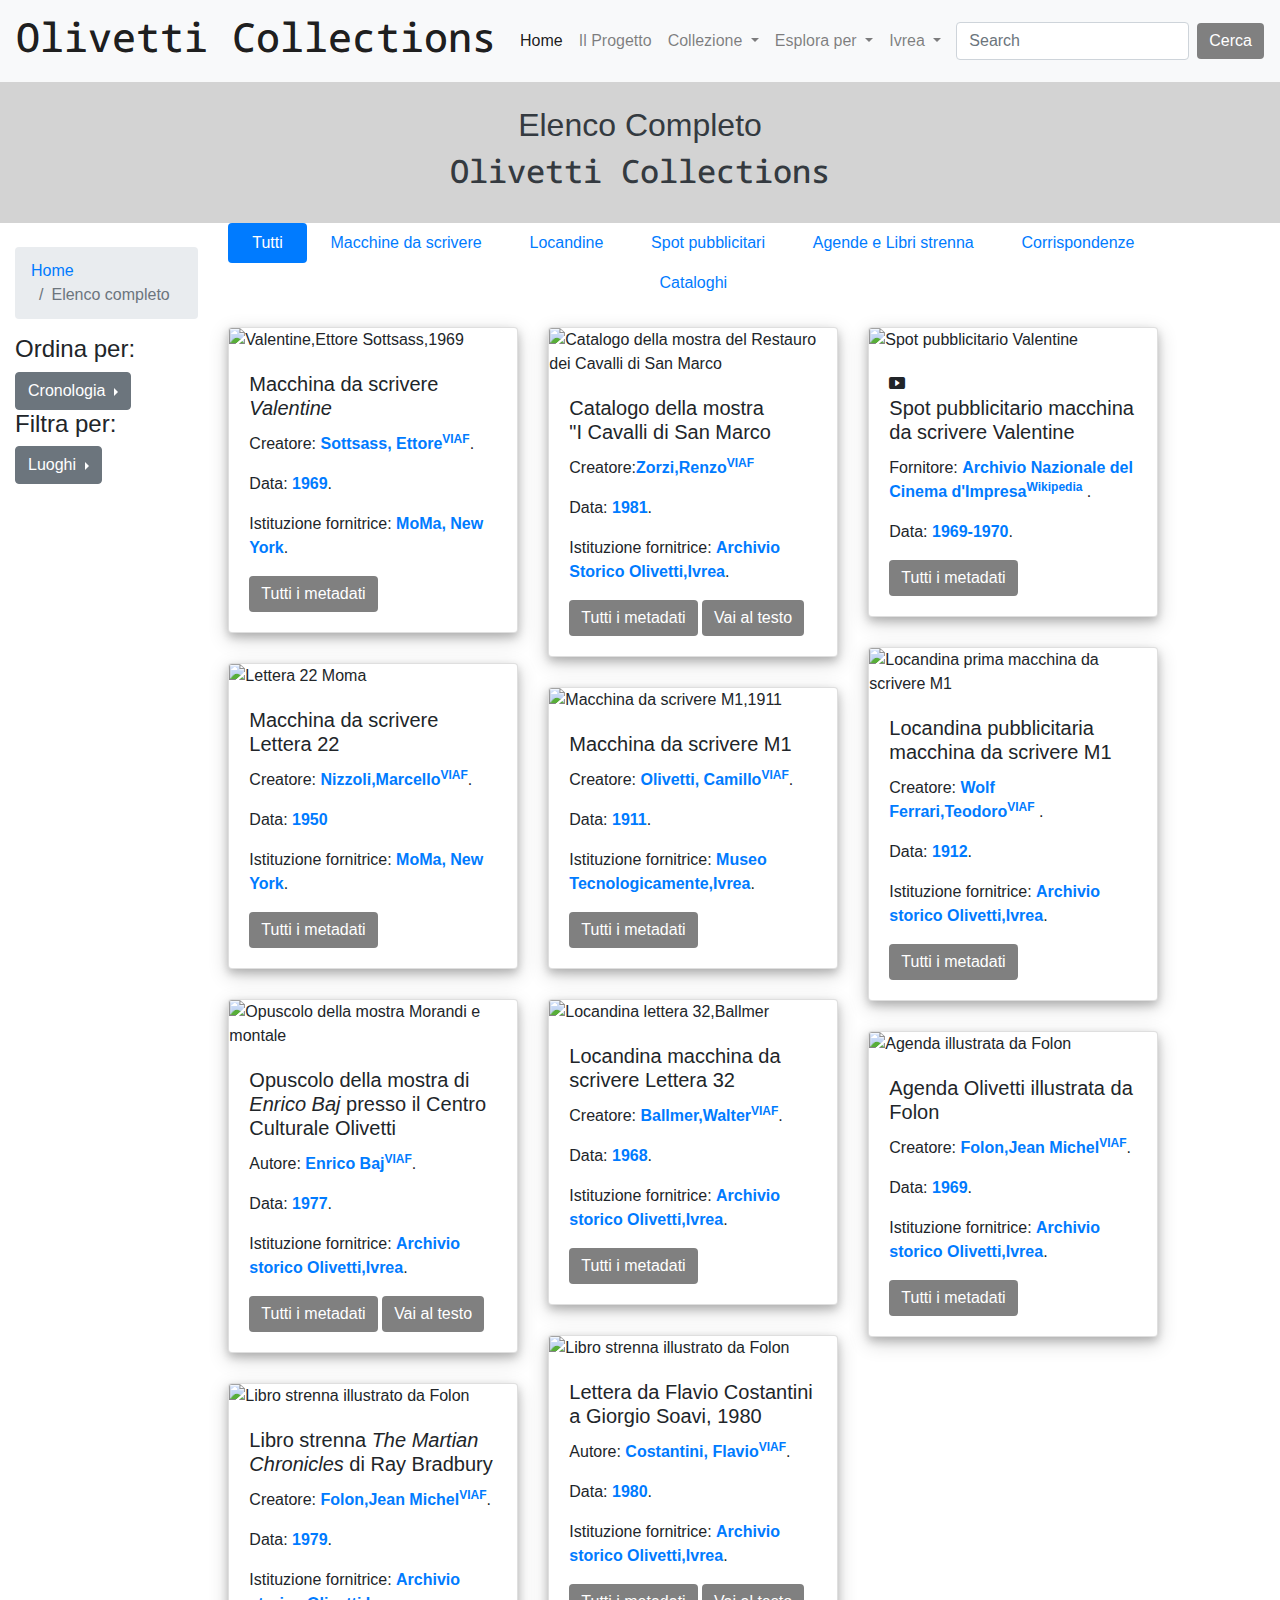
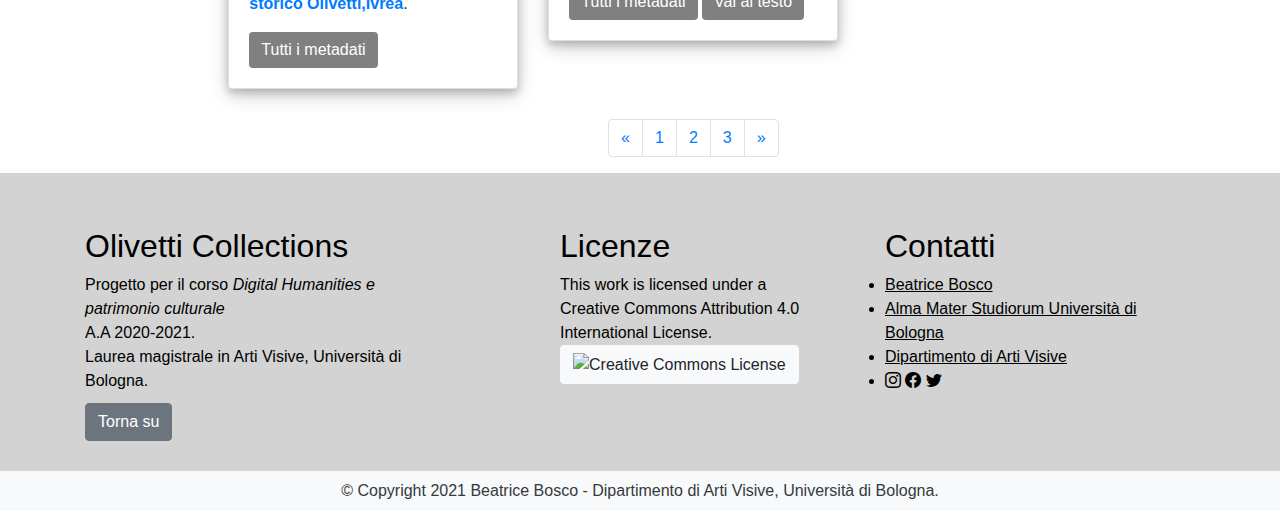
==== collezione/collezione.html @ cbcc2b89 "Add files via upload" ====
<!DOCTYPE html>
<html lang="it">
	<head>
		
		<!-- charset-->
		<meta charset="utf-8">
		<!--viewport-->
		<meta name="viewport" content="width=device-width, initial-scale=1, shrink-to-fit=no">


		<!--Bootstrap CSS-->
		<link rel="stylesheet" type="text/css" href="../bootstrap/css/bootstrap.min.css">
		<!--CSS--> 
		<link rel="stylesheet" type="text/css" href="stile-collezione.css">
		
		<!-- bootstrap icons -->
		<link rel="stylesheet" href="https://cdn.jsdelivr.net/npm/bootstrap-icons@1.4.0/font/bootstrap-icons.css">


		<!--link font-->
		<link rel="preconnect" href="https://fonts.googleapis.com">
		<link rel="preconnect" href="https://fonts.gstatic.com" crossorigin>
		<link href="https://fonts.googleapis.com/css2?family=Noto+Sans+Mono:wght@200&display=swap" rel="stylesheet">

		<title>Olivetti Collections</title>

	</head>

	<body>
		<header>
			<!--NAVBAR-->
			<nav class="navbar navbar-expand-lg navbar-light bg-light">

				<a class="navbar-brand" href="#" id="navbar"><h1 class="title-nav">Olivetti Collections</h1></a>

				<button class="navbar-toggler" type="button" data-toggle="collapse" data-target="#navbarSupportedContent" aria-controls="navbarSupportedContent" aria-expanded="false" aria-label="Toggle navigation">
					<span class="navbar-toggler-icon"></span>
				</button>


				<div class="collapse navbar-collapse" id="navbarSupportedContent">
					<ul class="navbar-nav mr-auto">

						<li class="nav-item active">
							<a class="nav-link" href="../index.html" title="home">Home <span class="sr-only">(current)</span></a>
						</li>

						<li class="nav-item">
							<a class="nav-link" href="../index.html">Il Progetto</a>
						</li>

						<li class="nav-item dropdown">

							<a class="nav-link dropdown-toggle" href="#" id="navbarDropdown" role="button" data-toggle="dropdown" aria-haspopup="true" aria-expanded="false">
								Collezione
							</a>

							
								<ul class="dropdown-menu" aria-labelledby="navbarDropdown">
									<li><a class="dropdown-item" href="../collezione/collezione.html" title="Elenco completo">Elenco completo</a></li>
									<li><hr class="dropdown-divider"></li>
									<li><a class="dropdown-item" href="#">Macchine da scrivere e altri prodotti</a></li>
									<li><a class="dropdown-item" href="#">Locandine</a></li>
									<li><a class="dropdown-item" href="#">Spot pubblicitari</a></li>
									<li><a class="dropdown-item" href="#">Libri strenna e agende</a></li>
									<hr>
									<li><a class="dropdown-item" href="#">Cataloghi</a></li>
									<li><a class="dropdown-item" href="#">Corrispondenze</a></li>
									
								</ul>
								

						</li>


						<li class="nav-item dropdown">

								<a class="nav-link dropdown-toggle" href="#" id="navbarDropdown" role="button" data-toggle="dropdown" aria-haspopup="true" aria-expanded="false">
									Esplora per
								</a>

								<div class="dropdown-menu" aria-labelledby="navbarDropdown">
									<a class="dropdown-item" href="#" title="Elenco completo">Macchine da scrivere</a>
									<a class="dropdown-item" href="#">Protagonisti</a>
									<a class="dropdown-item" href="#">Timeline</a>
								</div>

						</li>



						<li class="nav-item dropdown">

								<a class="nav-link dropdown-toggle" href="" id="navbarDropdown" role="button" data-toggle="dropdown" aria-haspopup="true" aria-expanded="false">
									Ivrea 
								</a>

								 
								<ul class="dropdown-menu" aria-labelledby="navbarDropdown">
									<li><a class="dropdown-item" href="https://uploads.knightlab.com/storymapjs/d667c92543c5362dacf65278661ea97b/ivrea-1/index.html" title="Esplora la Storymap dei luoghi">Esplora la Storymap</a></li>
								</ul>
						</li>


					</ul>


						<form class="form-inline my-2 my-lg-0" id="searchForm">
							<input class="form-control mr-sm-2" type="search" placeholder="Search" aria-label="Search">
							<button class="btn btn-outline-success my-2 my-sm-0" id="searchButton" type="submit">Cerca</button>
						</form>

				</div>

			</nav>



		</header>	


		<!-- main -->
		<main>

			<section class="container-fluid">
				<div class="row titolo-pagina">
					<div class="col md-12 pb-4 pt-4">
						<h2 class="text-dark text-center">Elenco Completo</h2>
						<h2 class="text-dark text-center title-page">Olivetti Collections</h2>

					</div>
				</div>


					
				<div class="row"> <!--row totale-->

					<!--SIDEBAR SX--> 
					<div class="col-md-2 col-sm-2 col-xs-12 mt-4">
						<aside>
								<!--Breadcrumbs-->
								<nav style="--bs-breadcrumb-divider: url(&#34;data:image/svg+xml,%3Csvg xmlns='http://www.w3.org/2000/svg' width='8' height='8'%3E%3Cpath d='M2.5 0L1 1.5 3.5 4 1 6.5 2.5 8l4-4-4-4z' fill='currentColor'/%3E%3C/svg%3E&#34;);" aria-label="breadcrumb">
									<ol class="breadcrumb">
										<li class="breadcrumb-item"><a href="../index.html">Home</a></li>
										<li class="breadcrumb-item active" aria-current="page">Elenco completo</li>
									

									</ol>
								</nav>	

								<!--FILTRI-->

								<div class="checkbox-container">
									<h4>Ordina per:</h4>
									<div class="btn-group dropright">
									    <button class="btn btn-secondary dropdown-toggle" id="luoghiDropdown" data-toggle="dropdown" aria-expanded="false">
											Cronologia
										</button>
									    <ul class="dropdown-menu" aria-labelledby="luoghiDropdown">
									    <!-- Dropdown menu links -->
										    <li><a class="dropdown-item" href="#">Dal più recente</a></li>
										    <li><a class="dropdown-item" href="#">Dal meno recente</a></li>
									    </ul>
									</div>


									<h4>Filtra per:</h4>
									<div class="btn-group dropright">
									    <button class="btn btn-secondary dropdown-toggle" id="luoghiDropdown" data-toggle="dropdown" aria-expanded="false">
											Luoghi
										</button>
									    <ul class="dropdown-menu" aria-labelledby="luoghiDropdown">
									    <!-- Dropdown menu links -->
										    <li><a class="dropdown-item" href="#">Archivio storico Olivetti,Ivrea.</a></li>
										    <li><a class="dropdown-item" href="#">MoMa, New York</a></li>
										    <li><a class="dropdown-item" href="#">Archivio nazionale cinema d'impresa,Ivrea</a></li>
										    <li><a class="dropdown-item" href="#">Museo Tecnologicamente,Ivrea</a></li>

									    </ul>
									</div>
								</div>


						</aside>	

					</div>






					<div class="col-md-9 col-sm-9 col-xs-12"><!--col TAB+ITEMS-->
							
							<!--TAB-->
							<div class="row">
								<div class="col-md-12">
									<ul class="nav nav-pills nav-fill">
										<li class="nav-item">
											<a class="nav-link active" aria-current="page" href="#">Tutti</a>
										</li>
										<li class="nav-item">
											<a class="nav-link" href="#">Macchine da scrivere </a>
										</li>
										<li class="nav-item">
											<a class="nav-link" href="#">Locandine</a>
										</li>
										<li class="nav-item">
											<a class="nav-link" href="#">Spot pubblicitari</a>
										</li>
										<li class="nav-item">
											<a class="nav-link" href="#">Agende e Libri strenna</a>
										</li>
										<li class="nav-item">
											<a class="nav-link" href="#">Corrispondenze</a>
										</li>
										<li class="nav-item">
											<a class="nav-link" href="#">Cataloghi</a>
										</li>
									</ul>
								</div>
							</div>


							<!--ITEMS-->
							<!-- row delle card -->
							<div class="row">

								<!-- ITEM 1 -->
								<div class="col-md-4 mt-4">
									<div class="card card-items">
										<img src="../img/img-items/olivetti-valentine.jpeg" class="card-img-top" alt="Valentine,Ettore Sottsass,1969">
										<div class="card-body">
											<h5 class="card-title">Macchina da scrivere <em>Valentine</em></h5>
											<p class="card-text">Creatore: <b><a href="https://viaf.org/viaf/93197959/"
												 title="Identificativo VIAF di Sottsass, Ettore">Sottsass,
												Ettore<sup>VIAF</sup></a></b>.</p>
											<p class="card-text">Data: <b><a href="#" title="1969">1969</a></b>.</p>
											<p class="card-text">Istituzione fornitrice: <b><a
													href="https://www.moma.org/"
													
													title="Pagina del MoMa,New York">MoMa, New York</a></b>.</p>
											<a href="../item/item.html" class="btn btn-primary">Tutti i metadati</a>
										</div>
									</div>

									<!-- ITEM 4 -->
									<div class="card card-items">
										<img src="../img/img-items/lettera22-moma.jpeg" class="card-img-top" alt="Lettera 22 Moma">
										<div class="card-body">
											<h5 class="card-title">Macchina da scrivere Lettera 22</h5>
											<p class="card-text">Creatore: <b><a href="https://viaf.org/viaf/30483196/"
												 title="Identificativo VIAF di Nizzoli, Marcello">Nizzoli,Marcello<sup>VIAF</sup></a></b>.</p>
											<p class="card-text">Data: <b><a href="#" title="1950">1950</a></b></p>
											<p class="card-text">Istituzione fornitrice: <b><a
													href="https://www.moma.org/"
													
													title="Pagina del MoMa, New Yotk">MoMa, New York</a></b>.</p>
											<a href="#" class="btn btn-primary">Tutti i metadati</a>
										</div>
									</div>

									<!--ITEM 7-->
									<div class="card card-items">
										<img src="../img/img-items/Enricobaj.jpeg" class="card-img-top" alt="Opuscolo della mostra Morandi e montale">
										<div class="card-body">
											<h5 class="card-title">Opuscolo della mostra di <em>Enrico Baj</em> presso il Centro Culturale Olivetti</h5>
											<!--<p class="card-text">Creatore: <b><a href="https://viaf.org/viaf/30311644/"
												target="_blank" title="Identificativo VIAF di Vela, Vincenzo">Vela,
												Vincenzo<sup>VIAF</sup></a></b>.</p>-->
											<p class="card-text">Autore: <b><a href="https://viaf.org/viaf/6887/" title="Enrico Baj">Enrico Baj<sup>VIAF</sup></a></b>.</p>
											<p class="card-text">Data: <b><a href="#" title="1987">1977</a></b>.</p>
											<p class="card-text">Istituzione fornitrice: <b><a
													href="https://www.archiviostoricolivetti.it/"
													
													title="Sito web Archivio storico olivetti">Archivio storico Olivetti,Ivrea</a></b>.</p>
											<a href="#" class="btn btn-primary">Tutti i metadati</a>
											<a href="#" class="btn btn-primary">Vai al testo</a>
										</div>
									</div>

									<!--ITEM 10-->

									<div class="card card-items">
										<img src="../img/img-items/The-martian-chronicles-folon.jpeg" class="card-img-top" alt="Libro strenna illustrato da Folon">
										<div class="card-body">
											<h5 class="card-title">Libro strenna <em>The Martian Chronicles</em> di Ray Bradbury</h5>
											<p class="card-text">Creatore: <b><a href="https://viaf.org/viaf/59082496/"
												 title="Identificativo VIAF di Folon,Jean Michel">Folon,Jean Michel<sup>VIAF</sup></a></b>.</p>
											<p class="card-text">Data: <b><a href="#" title="1979">1979</a></b>.</p>
											<p class="card-text">Istituzione fornitrice: <b><a
													href="https://www.archiviostoricolivetti.it/"
													
													title="Sito web Archivio storico olivetti">Archivio storico Olivetti,Ivrea</a></b>.</p>
											<a href="#" class="btn btn-primary">Tutti i metadati</a>
											<!--<a href="#" class="btn btn-primary">Vai al testo</a>-->
										</div>
									</div>

								</div>  <!-- CHIUDE PRIMA COLONNA -->

								
								<div class="col-md-4 mt-4"><!--APRE SECONDA COLONNA-->
									
									<!--ITEM 2-->
									<div class="card card-items">
										<img src="../img/img-items/i-cavalli-sanmarco.jpeg" class="card-img-top" alt="Catalogo della mostra del Restauro dei Cavalli di San Marco">
										<div class="card-body">
											<h5 class="card-title">Catalogo della mostra<br> "I Cavalli di San Marco</h5>
											<p class="card-text">Creatore:<b><a href="https://viaf.org/viaf/73887479/"
												 title="Identificativo VIAF di Zorzi Renzo">Zorzi,Renzo<sup>VIAF</sup></a></b></p>
											<p class="card-text">Data: <b><a href="#" title="1981">1981</a></b>.</p>
											<p class="card-text">Istituzione fornitrice: <b><a
													href="https://www.archiviostoricolivetti.it/"
													
													title="Pagina dell'Archivio storico Olivetti,Ivrea">Archivio Storico Olivetti,Ivrea<sup></sup></a></b>.</p>
											<a href="#" class="btn btn-primary">Tutti i metadati</a>
											<a href="#" class="btn btn-primary">Vai al testo</a>
										</div>
									</div>

									<!--ITEM 5-->
									<div class="card card-items">
										<img src="../img/img-items/M11-camillo-tecnologicamente.jpeg" class="card-img-top" alt="Macchina da scrivere M1,1911">
										<div class="card-body">
											<h5 class="card-title">Macchina da scrivere M1</h5>
											<p class="card-text">Creatore: <b><a href="https://viaf.org/viaf/45397376/"
												title="Identificativo VIAF di Olivetti Camillo">Olivetti,
												Camillo<sup>VIAF</sup></a></b>.</p>
											<p class="card-text">Data: <b><a href="#" title="1911">1911</a></b>.</p>
											<p class="card-text">Istituzione fornitrice: <b><a
													href="http://www.museotecnologicamente.it/"
													
													title="Sito web museo Tecnologicamente">Museo Tecnologicamente,Ivrea</a></b>.</p>
											<a href="#" class="btn btn-primary">Tutti i metadati</a>
										</div>
									</div>

									<!--ITEM 8-->
									<div class="card card-items">
										<img src="../img/img-items/Ballmer-poster-lettera32.jpeg" class="card-img-top" alt="Locandina lettera 32,Ballmer">
										<div class="card-body">
											<h5 class="card-title">Locandina macchina da scrivere Lettera 32</h5>
											<p class="card-text">Creatore: <b><a href="https://viaf.org/viaf/88166430/"
												 title="">Ballmer,Walter<sup>VIAF</sup></a></b>.</p>
											<p class="card-text">Data: <b><a href="#" title="1968">1968</a></b>.</p>
											<p class="card-text">Istituzione fornitrice: <b><a
													href="https://www.archiviostoricolivetti.it/"
													
													title="Sito web Archivio storico olivetti">Archivio storico Olivetti,Ivrea</a></b>.</p>
											<a href="#" class="btn btn-primary">Tutti i metadati</a>
										</div>
									</div>
									
									<!--ITEM 11-->
									<div class="card card-items item-costantini">
										<img src="../img/img-items/lettera-sample.jpeg" class="card-img-top" alt="Libro strenna illustrato da Folon">
										<div class="card-body">
											<h5 class="card-title"> Lettera da Flavio Costantini a Giorgio Soavi, 1980</h5>
											<p class="card-text">Autore: <b><a href="https://viaf.org/viaf/32794517/"
												title="Identificativo VIAF di Costantini Flavio">Costantini, Flavio<sup>VIAF</sup></a></b>.</p>
											<p class="card-text">Data: <b><a href="#" title="1980">1980</a></b>.</p>
											<p class="card-text">Istituzione fornitrice: <b><a
													href="https://www.archiviostoricolivetti.it/"
													
													title="Sito web Archivio storico olivetti">Archivio storico Olivetti,Ivrea</a></b>.</p>
											<a href="#" class="btn btn-primary">Tutti i metadati</a>
											<a href="../TEI-t.xml" class="btn btn-primary">Vai al testo</a>
										</div>
									</div>

								</div> <!--CHIUDE SECONDA COLONNA-->

								<div class="col-md-4 mt-4"><!--APRE TERZA COLONNA-->

									<!--ITEM 3-->
									<div class="card card-items">
										<img src="../img/img-items/video.jpeg" class="card-img-top" alt="Spot pubblicitario Valentine">
										<div class="card-body">
											<i class="bi bi-play-btn-fill"></i>
											<h5 class="card-title">Spot pubblicitario macchina da scrivere Valentine</h5>
											<p class="card-text">Fornitore: <a href="https://it.wikipedia.org/wiki/Archivio_nazionale_cinema_d%27impresa"><b>Archivio Nazionale del Cinema d'Impresa<sup>Wikipedia</sup> </b></a>.</p>
											<p class="card-text"> Data: <b><a href="#" title="1969-1970">1969-1970</a></b>.</p>
											<!--<p class="card-text">Istituzione fornitrice: <b><a
													href="https://it.wikipedia.org/wiki/Archivio_nazionale_cinema_d%27impresa"
													
													title="Pagina Wikipedia Archivio nazionale cinema d'impresa,Ivrea">Archivio Nazionale cinema d'impresa,Ivrea<sup>Wikipedia</sup></a></b>.</p>-->
											<a href="#" class="btn btn-primary">Tutti i metadati</a>
										</div>
									</div>

									<!--ITEM 6-->
									<div class="card card-items">
										<img src="../img/img-items/Locandina-dante.jpeg" class="card-img-top" alt="Locandina prima macchina da scrivere M1">
										<div class="card-body">
											<h5 class="card-title">Locandina pubblicitaria macchina da scrivere M1</h5>
											<p class="card-text">Creatore: <b><a href="https://viaf.org/viaf/30643198/"
												 title="">Wolf Ferrari,Teodoro<sup>VIAF</sup>
												</a></b>.</p>
											<p class="card-text">Data: <b><a href="#" title="1912">1912</a></b>.</p>
											<p class="card-text">Istituzione fornitrice: <b><a
													href="https://www.archiviostoricolivetti.it/"
													
													title="Sito web archivio storico olivetti">Archivio storico Olivetti,Ivrea</a></b>.</p>
											<a href="#" class="btn btn-primary">Tutti i metadati</a>
										</div>
									</div>

									<!--ITEM 9-->
									<div class="card card-items">
										<img src="../img/img-items/Folon-agenda.jpeg" class="card-img-top" alt="Agenda illustrata da Folon ">
										<div class="card-body">
											<h5 class="card-title">Agenda Olivetti illustrata da Folon</h5>
											<p class="card-text">Creatore: <b><a href="https://viaf.org/viaf/59082496/"
												 title="Identificativo VIAF Folon,Jean Michel">Folon,Jean Michel<sup>VIAF</sup></a></b>.</p>
											<p class="card-text">Data: <b><a href="#" title="1969">1969</a></b>.</p>
											<p class="card-text">Istituzione fornitrice: <b><a
													href="https://www.archiviostoricolivetti.it/"
													
													title="Sito web Archivio storico olivetti">Archivio storico Olivetti,Ivrea</a></b>.</p>
											<a href="#" class="btn btn-primary">Tutti i metadati</a>
										</div>
									</div>
								</div> <!-- CHIUDE TERZA COLONNA -->

							</div> <!-- CHIUDE ROW ITEMS -->

							<!--pagination-->
							<nav aria-label="Page navigation example">
								<ul class="pagination justify-content-center">
								    <li class="page-item">
								      <a class="page-link" href="#" aria-label="Previous">
								        <span aria-hidden="true">&laquo;</span>
								      </a>
								    </li>
								    <li class="page-item"><a class="page-link" href="#">1</a></li>
								    <li class="page-item"><a class="page-link" href="#">2</a></li>
								    <li class="page-item"><a class="page-link" href="#">3</a></li>
								    <li class="page-item">
								      <a class="page-link" href="#" aria-label="Next">
								        <span aria-hidden="true">&raquo;</span>
								      </a>
								    </li>
								 </ul>
							</nav>

					</div> <!-- CHIUDE COLONNA TAB+ITEMS -->
				</div>

					
			</section>
		</main>

		<!--footer-->

		<footer>
			<div class="container">
				<div class="row">
					<div class="col-md-4 mt-4">
						<h2>Olivetti Collections</h2>
						Progetto per il corso <em>Digital Humanities e patrimonio culturale</em> <br>
						A.A 2020-2021. <br>Laurea magistrale in Arti Visive, Università di <br>Bologna.<br>
						<a href="#navbar"><button type="button" class="btn btn-secondary" id="btn-footer">Torna su</button></a>

					</div>	

					<div class="col-md-1"></div>
					
					<div class="col-md-3 mt-4">
						
						<h2>Licenze</h2>
						This work is licensed under a Creative Commons Attribution 4.0 International License. 
						<a href="http://creativecommons.org/licenses/by/4.0/" class="btn btn-light" target="_blank"
	                    title="Licenza Creative Commons CC BY 4.0">
	                    <img alt="Creative Commons License" style="border-width:0; width: 60px;"
	                    src="https://i.creativecommons.org/l/by/4.0/88x31.png" /> </a>

	    
					</div>


					<div class="col-md-4 mt-4">
					<ul>
						<h2>Contatti</h2>
						<li><a href="#" class="link-f">Beatrice Bosco</a></li>
						<li><a href="https://www.unibo.it/it" class="link-f">Alma Mater Studiorum Università di Bologna</a></li>
						<li><a href="https://corsi.unibo.it/magistrale/artivisive" class="link-f">Dipartimento di Arti Visive</a></li>
						<li><i class="bi bi-instagram"></i> <i class="bi bi-facebook"> </i><i class="bi bi-twitter"></i></li>
					</ul>
					</div>
						
				</div>
			</div>

			<div class="container-fluid bg-light">
            	<p class="text-center text-dark mb-0 p-2">&copy; Copyright 2021 Beatrice Bosco - Dipartimento di Arti Visive, Università di Bologna.</p>
        	</div>
		</footer>




		<!--JS-->
		<script src="https://code.jquery.com/jquery-3.6.0.slim.min.js"
				integrity="sha256-u7e5khyithlIdTpu22PHhENmPcRdFiHRjhAuHcs05RI=" crossorigin="anonymous"></script>
				<!-- bootstrap js -->
		<script src="../bootstrap/js/bootstrap.bundle.min.js"></script>




	</body>
</html>
---- collezione/stile-collezione.css ----
/* google fonts */
@import @import url('https://fonts.googleapis.com/css2?family=Noto+Sans+Mono:wght@200&display=swap');

/*TITOLO*/
.title-nav{
  font-family: 'Noto Sans Mono', monospace;
}

.title-page {
   font-family: 'Noto Sans Mono', monospace;

}

.background-gray {
  background-color: lightgray;

}

.titolo-pagina{
  background-color: lightgray;: 

}





#searchButton {
  background : gray;
  color: white ;
  border: 2px gray;
}

#searchButton:hover {
  color: gray;
  background-color: white;
}



.card-items{
   box-shadow: 0 4px 8px 0 rgba(0, 0, 0, 0.2), 0 6px 20px 0 rgba(0, 0, 0, 0.19);
   margin-bottom: 30px;
   
}

.btn-primary{
  
    background : gray;
  color: white;
  border: gray;

 }

.btn-primary:hover {
  color: gray;
  background-color: white;
  border: gray;
}

.item-costantini{
  margin-bottom: 30px;
}


footer {
  height: 300px;
  background-color: lightgray;
  color: black;
}

footer h2 {
  margin-top: 30px;
}



#btn-footer{
  color: white;
  margin-top: 10px;
  margin-bottom: 30px;

}

#btn-footer:hover {
color: grey;
background-color: white;}

.link-f{
  color: black;
  text-decoration: underline;

}
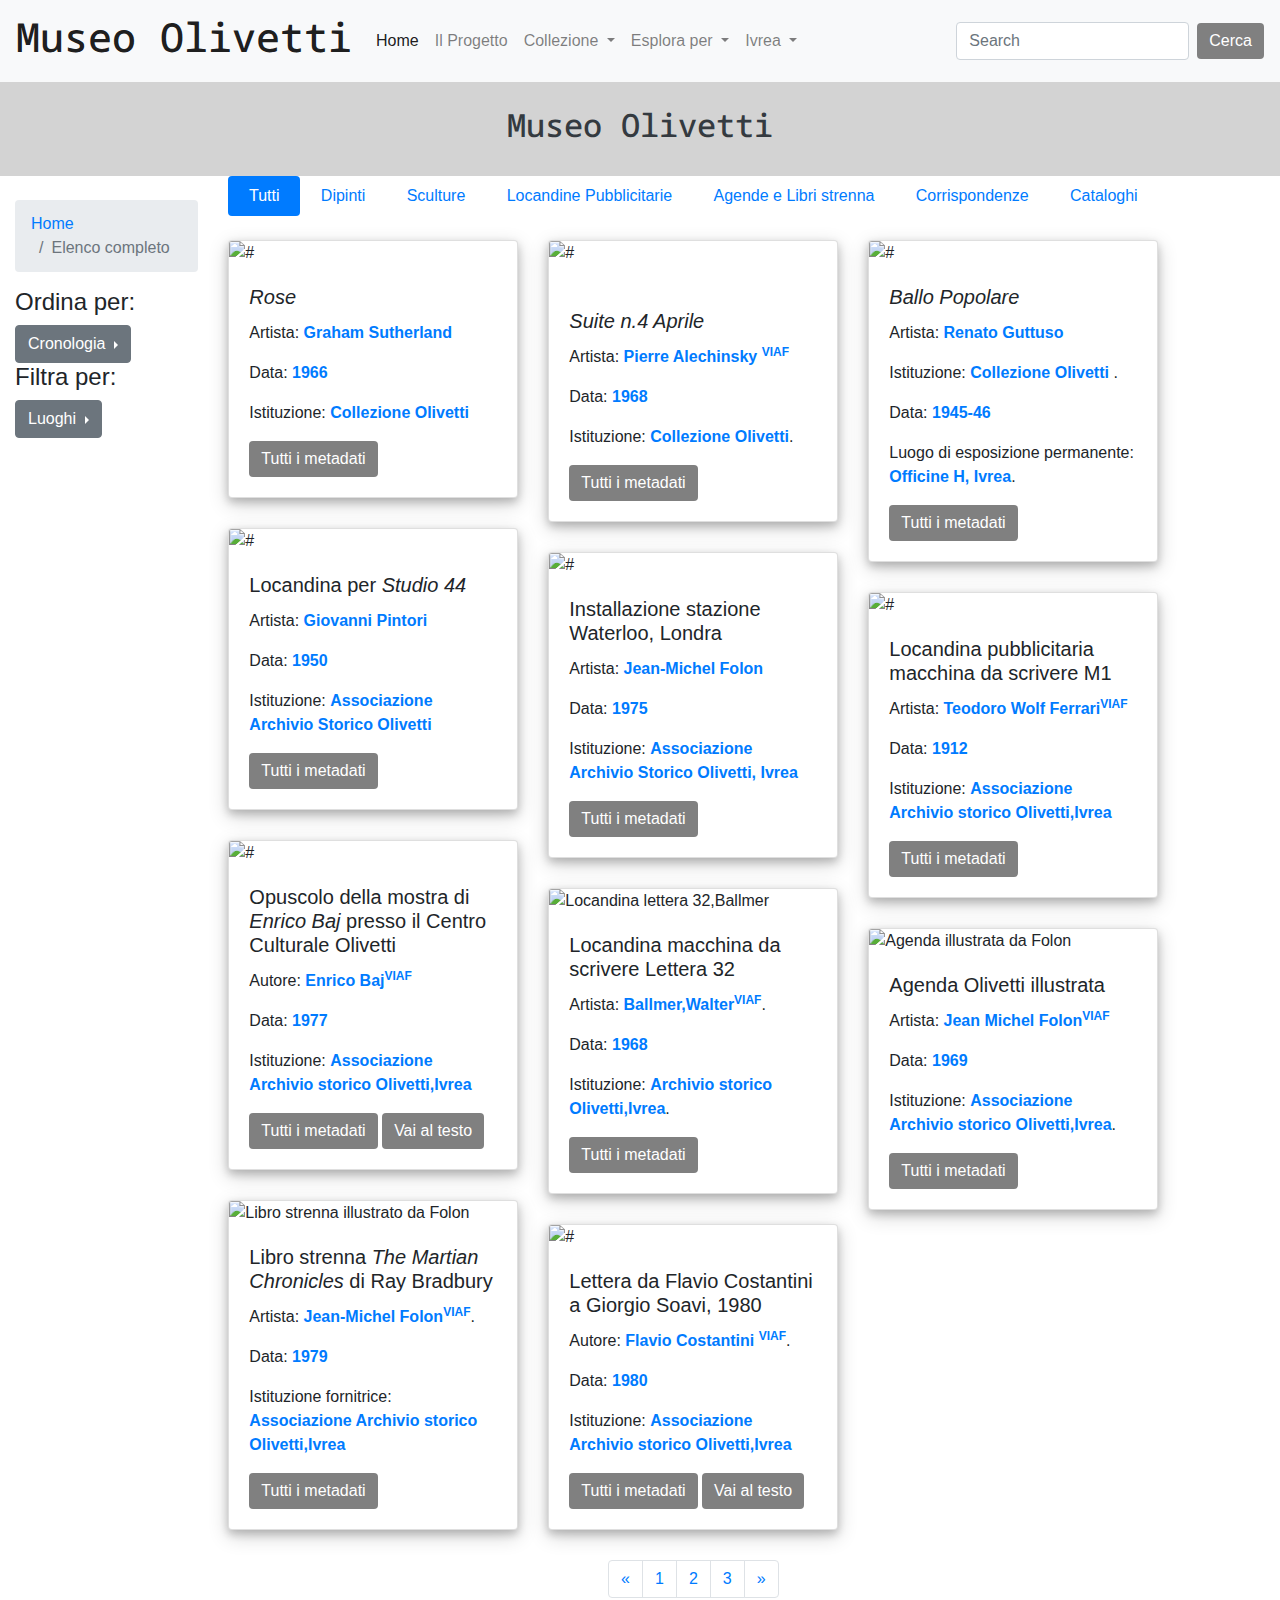
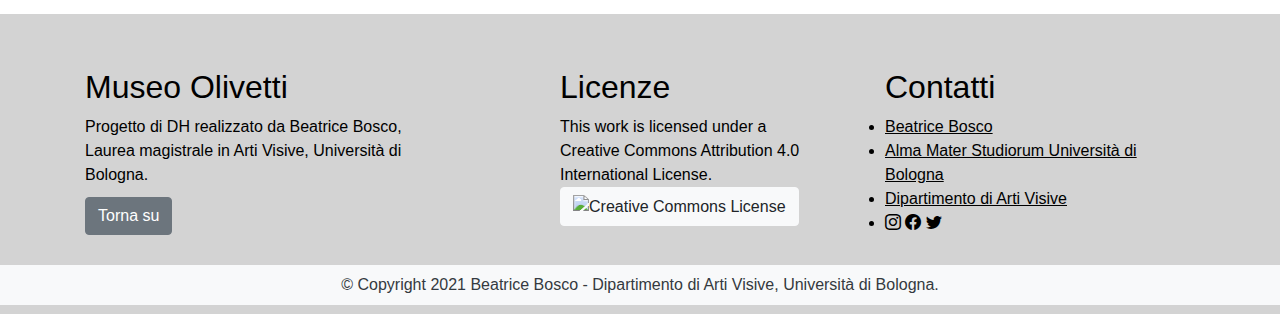
==== commit fc7a1a6b: "Add files via upload" ====
--- a/collezione/collezione.html
+++ b/collezione/collezione.html
@@ -22,7 +22,7 @@
 		<link rel="preconnect" href="https://fonts.gstatic.com" crossorigin>
 		<link href="https://fonts.googleapis.com/css2?family=Noto+Sans+Mono:wght@200&display=swap" rel="stylesheet">
 
-		<title>Olivetti Collections</title>
+		<title>Museo Olivetti</title>
 
 	</head>
 
@@ -31,7 +31,7 @@
 			<!--NAVBAR-->
 			<nav class="navbar navbar-expand-lg navbar-light bg-light">
 
-				<a class="navbar-brand" href="#" id="navbar"><h1 class="title-nav">Olivetti Collections</h1></a>
+				<a class="navbar-brand" href="#" id="navbar"><h1 class="title-nav">Museo Olivetti</h1></a>
 
 				<button class="navbar-toggler" type="button" data-toggle="collapse" data-target="#navbarSupportedContent" aria-controls="navbarSupportedContent" aria-expanded="false" aria-label="Toggle navigation">
 					<span class="navbar-toggler-icon"></span>
@@ -59,9 +59,9 @@
 								<ul class="dropdown-menu" aria-labelledby="navbarDropdown">
 									<li><a class="dropdown-item" href="../collezione/collezione.html" title="Elenco completo">Elenco completo</a></li>
 									<li><hr class="dropdown-divider"></li>
-									<li><a class="dropdown-item" href="#">Macchine da scrivere e altri prodotti</a></li>
-									<li><a class="dropdown-item" href="#">Locandine</a></li>
-									<li><a class="dropdown-item" href="#">Spot pubblicitari</a></li>
+									<li><a class="dropdown-item" href="#">Dipinti</a></li>
+									<li><a class="dropdown-item" href="#">Sculture</a></li>
+									<li><a class="dropdown-item" href="#">Locandine pubblicitarie</a></li>
 									<li><a class="dropdown-item" href="#">Libri strenna e agende</a></li>
 									<hr>
 									<li><a class="dropdown-item" href="#">Cataloghi</a></li>
@@ -80,9 +80,11 @@
 								</a>
 
 								<div class="dropdown-menu" aria-labelledby="navbarDropdown">
-									<a class="dropdown-item" href="#" title="Elenco completo">Macchine da scrivere</a>
-									<a class="dropdown-item" href="#">Protagonisti</a>
-									<a class="dropdown-item" href="#">Timeline</a>
+									<a class="dropdown-item" href="#" title="Elenco completo">La Collezione Olivetti</a>
+									<a class="dropdown-item" href="#">Olivetti e l'arte:Jean-Michel Folon</a>
+									<a class="dropdown-item" href="#">12 libri per 12 mesi</a>
+									<a class="dropdown-item" href="#">I negozi Olivetti: poter scegliere la bellezza</a>
+
 								</div>
 
 						</li>
@@ -98,6 +100,7 @@
 								 
 								<ul class="dropdown-menu" aria-labelledby="navbarDropdown">
 									<li><a class="dropdown-item" href="https://uploads.knightlab.com/storymapjs/d667c92543c5362dacf65278661ea97b/ivrea-1/index.html" title="Esplora la Storymap dei luoghi">Esplora la Storymap</a></li>
+									<li><a class="dropdown-item" href="https://uploads.knightlab.com/storymapjs/d667c92543c5362dacf65278661ea97b/ivrea-1/index.html" title="Esplora la Storymap dei luoghi">Ivrea, capitale del libro 2022</a></li>
 								</ul>
 						</li>
 
@@ -125,8 +128,8 @@
 			<section class="container-fluid">
 				<div class="row titolo-pagina">
 					<div class="col md-12 pb-4 pt-4">
-						<h2 class="text-dark text-center">Elenco Completo</h2>
-						<h2 class="text-dark text-center title-page">Olivetti Collections</h2>
+						<!--<h2 class="text-dark text-center">Elenco Completo</h2>-->
+						<h2 class="text-dark text-center title-page">Museo Olivetti</h2>
 
 					</div>
 				</div>
@@ -171,10 +174,10 @@
 										</button>
 									    <ul class="dropdown-menu" aria-labelledby="luoghiDropdown">
 									    <!-- Dropdown menu links -->
-										    <li><a class="dropdown-item" href="#">Archivio storico Olivetti,Ivrea.</a></li>
-										    <li><a class="dropdown-item" href="#">MoMa, New York</a></li>
-										    <li><a class="dropdown-item" href="#">Archivio nazionale cinema d'impresa,Ivrea</a></li>
-										    <li><a class="dropdown-item" href="#">Museo Tecnologicamente,Ivrea</a></li>
+										    <li><a class="dropdown-item" href="#">Associazione Archivio storico Olivetti</a></li>
+										    <li><a class="dropdown-item" href="#">Officine H</a></li>
+										    <li><a class="dropdown-item" href="#">Museo Garda</a></li>
+										    <!--<li><a class="dropdown-item" href="#">Museo Tecnologicamente,Ivrea</a></li>-->
 
 									    </ul>
 									</div>
@@ -200,13 +203,13 @@
 											<a class="nav-link active" aria-current="page" href="#">Tutti</a>
 										</li>
 										<li class="nav-item">
-											<a class="nav-link" href="#">Macchine da scrivere </a>
-										</li>
-										<li class="nav-item">
-											<a class="nav-link" href="#">Locandine</a>
-										</li>
-										<li class="nav-item">
-											<a class="nav-link" href="#">Spot pubblicitari</a>
+											<a class="nav-link" href="#">Dipinti </a>
+										</li>
+										<li class="nav-item">
+											<a class="nav-link" href="#">Sculture</a>
+										</li>
+										<li class="nav-item">
+											<a class="nav-link" href="#">Locandine Pubblicitarie</a>
 										</li>
 										<li class="nav-item">
 											<a class="nav-link" href="#">Agende e Libri strenna</a>
@@ -229,69 +232,68 @@
 								<!-- ITEM 1 -->
 								<div class="col-md-4 mt-4">
 									<div class="card card-items">
-										<img src="../img/img-items/olivetti-valentine.jpeg" class="card-img-top" alt="Valentine,Ettore Sottsass,1969">
-										<div class="card-body">
-											<h5 class="card-title">Macchina da scrivere <em>Valentine</em></h5>
-											<p class="card-text">Creatore: <b><a href="https://viaf.org/viaf/93197959/"
-												 title="Identificativo VIAF di Sottsass, Ettore">Sottsass,
-												Ettore<sup>VIAF</sup></a></b>.</p>
-											<p class="card-text">Data: <b><a href="#" title="1969">1969</a></b>.</p>
-											<p class="card-text">Istituzione fornitrice: <b><a
-													href="https://www.moma.org/"
-													
-													title="Pagina del MoMa,New York">MoMa, New York</a></b>.</p>
-											<a href="../item/item.html" class="btn btn-primary">Tutti i metadati</a>
+										<img src="../img/img-items/Rose.jpg" class="card-img-top" alt="#">
+										<div class="card-body">
+											<h5 class="card-title"><em>Rose</em></h5>
+											<p class="card-text"> Artista: <b> <a href="https://www.guggenheim-venice.it/it/arte/artisti/graham-sutherland/">
+												 <sup></sup> Graham Sutherland</b></a></p>
+											<p class="card-text">Data: <b><a href="#" title="1966">1966</a></b></p>
+											<p class="card-text">Istituzione: <b><a
+													href="https://www.archiviostoricolivetti.it/"
+													
+													title="">Collezione Olivetti</a></b></p>
+											<a href="" class="btn btn-primary">Tutti i metadati</a>
 										</div>
 									</div>
 
 									<!-- ITEM 4 -->
 									<div class="card card-items">
-										<img src="../img/img-items/lettera22-moma.jpeg" class="card-img-top" alt="Lettera 22 Moma">
-										<div class="card-body">
-											<h5 class="card-title">Macchina da scrivere Lettera 22</h5>
-											<p class="card-text">Creatore: <b><a href="https://viaf.org/viaf/30483196/"
-												 title="Identificativo VIAF di Nizzoli, Marcello">Nizzoli,Marcello<sup>VIAF</sup></a></b>.</p>
+										<img src="../img/img-items/PINTORI.jpeg" class="card-img-top" alt="#">
+										<div class="card-body">
+											<h5 class="card-title">Locandina per <em>Studio 44</em></h5>
+											<p class="card-text">Artista: <b><a href="https://www.storiaolivetti.it/articolo/77-giovanni-pintori/"
+												 title="Identificativo VIAF di Nizzoli, Marcello">Giovanni Pintori</b></a></p>
 											<p class="card-text">Data: <b><a href="#" title="1950">1950</a></b></p>
-											<p class="card-text">Istituzione fornitrice: <b><a
-													href="https://www.moma.org/"
-													
-													title="Pagina del MoMa, New Yotk">MoMa, New York</a></b>.</p>
+											<p class="card-text">Istituzione: <b><a
+														href="https://www.archiviostoricolivetti.it"/
+													
+													title="Pagina del MoMa, New Yotk">Associazione Archivio Storico Olivetti</a></b></p>
 											<a href="#" class="btn btn-primary">Tutti i metadati</a>
 										</div>
 									</div>
 
 									<!--ITEM 7-->
 									<div class="card card-items">
-										<img src="../img/img-items/Enricobaj.jpeg" class="card-img-top" alt="Opuscolo della mostra Morandi e montale">
+										<img src="../img/img-items/Enricobaj.jpeg" class="card-img-top" alt="#">
 										<div class="card-body">
 											<h5 class="card-title">Opuscolo della mostra di <em>Enrico Baj</em> presso il Centro Culturale Olivetti</h5>
 											<!--<p class="card-text">Creatore: <b><a href="https://viaf.org/viaf/30311644/"
 												target="_blank" title="Identificativo VIAF di Vela, Vincenzo">Vela,
 												Vincenzo<sup>VIAF</sup></a></b>.</p>-->
-											<p class="card-text">Autore: <b><a href="https://viaf.org/viaf/6887/" title="Enrico Baj">Enrico Baj<sup>VIAF</sup></a></b>.</p>
-											<p class="card-text">Data: <b><a href="#" title="1987">1977</a></b>.</p>
+											<p class="card-text">Autore: <b><a href="https://viaf.org/viaf/6887/" title="Enrico Baj">Enrico Baj<sup>VIAF</sup></a></b></p>
+											<p class="card-text">Data: <b><a href="#" title="1987">1977</a></b></p>
+											<p class="card-text">Istituzione: <b><a
+													href="https://www.archiviostoricolivetti.it/"
+													
+													title="Sito web Archivio storico olivetti">Associazione Archivio storico Olivetti,Ivrea</a></b></p>
+											<a href="#" class="btn btn-primary">Tutti i metadati</a>
+											<a href="#" class="btn btn-primary">Vai al testo</a>
+										</div>
+									</div>
+
+									<!--ITEM 10-->
+
+									<div class="card card-items">
+										<img src="../img/img-items/The-martian-chronicles-folon.jpeg" class="card-img-top" alt="Libro strenna illustrato da Folon">
+										<div class="card-body">
+											<h5 class="card-title">Libro strenna <em>The Martian Chronicles</em> di Ray Bradbury</h5>
+											<p class="card-text">Artista: <b><a href="https://viaf.org/viaf/59082496/"
+												 title="Identificativo VIAF di Folon,Jean Michel">Jean-Michel Folon<sup>VIAF</sup></a></b>.</p>
+											<p class="card-text">Data: <b><a href="#" title="1979">1979</a></b></p>
 											<p class="card-text">Istituzione fornitrice: <b><a
 													href="https://www.archiviostoricolivetti.it/"
 													
-													title="Sito web Archivio storico olivetti">Archivio storico Olivetti,Ivrea</a></b>.</p>
-											<a href="#" class="btn btn-primary">Tutti i metadati</a>
-											<a href="#" class="btn btn-primary">Vai al testo</a>
-										</div>
-									</div>
-
-									<!--ITEM 10-->
-
-									<div class="card card-items">
-										<img src="../img/img-items/The-martian-chronicles-folon.jpeg" class="card-img-top" alt="Libro strenna illustrato da Folon">
-										<div class="card-body">
-											<h5 class="card-title">Libro strenna <em>The Martian Chronicles</em> di Ray Bradbury</h5>
-											<p class="card-text">Creatore: <b><a href="https://viaf.org/viaf/59082496/"
-												 title="Identificativo VIAF di Folon,Jean Michel">Folon,Jean Michel<sup>VIAF</sup></a></b>.</p>
-											<p class="card-text">Data: <b><a href="#" title="1979">1979</a></b>.</p>
-											<p class="card-text">Istituzione fornitrice: <b><a
-													href="https://www.archiviostoricolivetti.it/"
-													
-													title="Sito web Archivio storico olivetti">Archivio storico Olivetti,Ivrea</a></b>.</p>
+													title="Sito web Archivio storico olivetti">Associazione Archivio storico Olivetti,Ivrea</a></b></p>
 											<a href="#" class="btn btn-primary">Tutti i metadati</a>
 											<!--<a href="#" class="btn btn-primary">Vai al testo</a>-->
 										</div>
@@ -304,35 +306,34 @@
 									
 									<!--ITEM 2-->
 									<div class="card card-items">
-										<img src="../img/img-items/i-cavalli-sanmarco.jpeg" class="card-img-top" alt="Catalogo della mostra del Restauro dei Cavalli di San Marco">
-										<div class="card-body">
-											<h5 class="card-title">Catalogo della mostra<br> "I Cavalli di San Marco</h5>
-											<p class="card-text">Creatore:<b><a href="https://viaf.org/viaf/73887479/"
-												 title="Identificativo VIAF di Zorzi Renzo">Zorzi,Renzo<sup>VIAF</sup></a></b></p>
-											<p class="card-text">Data: <b><a href="#" title="1981">1981</a></b>.</p>
-											<p class="card-text">Istituzione fornitrice: <b><a
-													href="https://www.archiviostoricolivetti.it/"
-													
-													title="Pagina dell'Archivio storico Olivetti,Ivrea">Archivio Storico Olivetti,Ivrea<sup></sup></a></b>.</p>
-											<a href="#" class="btn btn-primary">Tutti i metadati</a>
-											<a href="#" class="btn btn-primary">Vai al testo</a>
+										<img src="../img/img-items/Alechinsky.jpeg" class="card-img-top" alt="#">
+										<div class="card-body">
+											<h5 class="card-title"><br> <em>Suite n.4 Aprile</em></h5>
+											<p class="card-text">Artista:<b><a href="https://www.guggenheim-venice.it/it/arte/artisti/pierre-alechinsky/"
+												 title="Identificativo VIAF di Zorzi Renzo"> Pierre Alechinsky <sup>VIAF</sup></a></b></p>
+											<p class="card-text">Data: <b><a href="#" title="1981">1968</a></b></p>
+											<p class="card-text">Istituzione: <b><a
+													href="https://www.archiviostoricolivetti.it/"
+													
+													title="Pagina dell'Archivio storico Olivetti,Ivrea">Collezione Olivetti<sup></sup></a></b>.</p>
+											<a href="#" class="btn btn-primary">Tutti i metadati</a>
+											<!--<a href="#" class="btn btn-primary">Vai al testo</a>-->
 										</div>
 									</div>
 
 									<!--ITEM 5-->
 									<div class="card card-items">
-										<img src="../img/img-items/M11-camillo-tecnologicamente.jpeg" class="card-img-top" alt="Macchina da scrivere M1,1911">
-										<div class="card-body">
-											<h5 class="card-title">Macchina da scrivere M1</h5>
-											<p class="card-text">Creatore: <b><a href="https://viaf.org/viaf/45397376/"
-												title="Identificativo VIAF di Olivetti Camillo">Olivetti,
-												Camillo<sup>VIAF</sup></a></b>.</p>
-											<p class="card-text">Data: <b><a href="#" title="1911">1911</a></b>.</p>
-											<p class="card-text">Istituzione fornitrice: <b><a
+										<img src="../img/img-items/Waterloo_folon.jpeg" class="card-img-top" alt="#">
+										<div class="card-body">
+											<h5 class="card-title">Installazione stazione Waterloo, Londra</h5>
+											<p class="card-text">Artista: <b><a href="https://www.storiaolivetti.it/articolo/129-jean-michel-folon-e-la-olivetti/"
+												title="Identificativo VIAF di Olivetti Camillo">Jean-Michel Folon</a></b></p>
+											<p class="card-text">Data: <b><a href="#" title="1911">1975</a></b></p>
+											<p class="card-text">Istituzione: <b><a
 													href="http://www.museotecnologicamente.it/"
 													
-													title="Sito web museo Tecnologicamente">Museo Tecnologicamente,Ivrea</a></b>.</p>
-											<a href="#" class="btn btn-primary">Tutti i metadati</a>
+													title="Sito web Archivio">Associazione Archivio Storico Olivetti, Ivrea</a></b></p>
+											<a href="https://www.archiviostoricolivetti.it/" class="btn btn-primary">Tutti i metadati</a>
 										</div>
 									</div>
 
@@ -341,10 +342,10 @@
 										<img src="../img/img-items/Ballmer-poster-lettera32.jpeg" class="card-img-top" alt="Locandina lettera 32,Ballmer">
 										<div class="card-body">
 											<h5 class="card-title">Locandina macchina da scrivere Lettera 32</h5>
-											<p class="card-text">Creatore: <b><a href="https://viaf.org/viaf/88166430/"
+											<p class="card-text">Artista: <b><a href="https://viaf.org/viaf/88166430/"
 												 title="">Ballmer,Walter<sup>VIAF</sup></a></b>.</p>
-											<p class="card-text">Data: <b><a href="#" title="1968">1968</a></b>.</p>
-											<p class="card-text">Istituzione fornitrice: <b><a
+											<p class="card-text">Data: <b><a href="#" title="1968">1968</a></b></p>
+											<p class="card-text">Istituzione: <b><a
 													href="https://www.archiviostoricolivetti.it/"
 													
 													title="Sito web Archivio storico olivetti">Archivio storico Olivetti,Ivrea</a></b>.</p>
@@ -354,16 +355,16 @@
 									
 									<!--ITEM 11-->
 									<div class="card card-items item-costantini">
-										<img src="../img/img-items/lettera-sample.jpeg" class="card-img-top" alt="Libro strenna illustrato da Folon">
+										<img src="../img/img-items/lettera-sample.jpeg" class="card-img-top" alt="#">
 										<div class="card-body">
 											<h5 class="card-title"> Lettera da Flavio Costantini a Giorgio Soavi, 1980</h5>
 											<p class="card-text">Autore: <b><a href="https://viaf.org/viaf/32794517/"
-												title="Identificativo VIAF di Costantini Flavio">Costantini, Flavio<sup>VIAF</sup></a></b>.</p>
-											<p class="card-text">Data: <b><a href="#" title="1980">1980</a></b>.</p>
-											<p class="card-text">Istituzione fornitrice: <b><a
-													href="https://www.archiviostoricolivetti.it/"
-													
-													title="Sito web Archivio storico olivetti">Archivio storico Olivetti,Ivrea</a></b>.</p>
+												title="Identificativo VIAF di Costantini Flavio"> Flavio Costantini <sup>VIAF</sup></a></b>.</p>
+											<p class="card-text">Data: <b><a href="#" title="1980">1980</a></b></p>
+											<p class="card-text">Istituzione: <b><a
+													href="https://www.archiviostoricolivetti.it/"
+													
+													title="Sito web Archivio storico olivetti">Associazione Archivio storico Olivetti,Ivrea</a></b></p>
 											<a href="#" class="btn btn-primary">Tutti i metadati</a>
 											<a href="../TEI-t.xml" class="btn btn-primary">Vai al testo</a>
 										</div>
@@ -375,49 +376,51 @@
 
 									<!--ITEM 3-->
 									<div class="card card-items">
-										<img src="../img/img-items/video.jpeg" class="card-img-top" alt="Spot pubblicitario Valentine">
-										<div class="card-body">
-											<i class="bi bi-play-btn-fill"></i>
-											<h5 class="card-title">Spot pubblicitario macchina da scrivere Valentine</h5>
-											<p class="card-text">Fornitore: <a href="https://it.wikipedia.org/wiki/Archivio_nazionale_cinema_d%27impresa"><b>Archivio Nazionale del Cinema d'Impresa<sup>Wikipedia</sup> </b></a>.</p>
-											<p class="card-text"> Data: <b><a href="#" title="1969-1970">1969-1970</a></b>.</p>
+										<img src="../img/img-items/boogie-woogie.jpeg" class="card-img-top" alt="#">
+										<div class="card-body">
+											<!--<i class="bi bi-play-btn-fill"></i>-->
+											<h5 class="card-title"><em>Ballo Popolare</em></h5>
+											<p class="card-text">Artista: <a href="https://www.guttuso.com/"><b>Renato Guttuso</a></b></p>
+											<p class="card-text"> Istituzione: <a href=""><b>Collezione Olivetti </b></a>.</p>
+											<p class="card-text"> Data: <b><a href="#" title="1969-1970">1945-46</a></b></p>
+											<p class="card-text"> Luogo di esposizione permanente: <a href=""><b>Officine H, Ivrea</b></a>.</p>
 											<!--<p class="card-text">Istituzione fornitrice: <b><a
 													href="https://it.wikipedia.org/wiki/Archivio_nazionale_cinema_d%27impresa"
 													
 													title="Pagina Wikipedia Archivio nazionale cinema d'impresa,Ivrea">Archivio Nazionale cinema d'impresa,Ivrea<sup>Wikipedia</sup></a></b>.</p>-->
-											<a href="#" class="btn btn-primary">Tutti i metadati</a>
+											<a href="../item/item.html" class="btn btn-primary">Tutti i metadati</a>
 										</div>
 									</div>
 
 									<!--ITEM 6-->
 									<div class="card card-items">
-										<img src="../img/img-items/Locandina-dante.jpeg" class="card-img-top" alt="Locandina prima macchina da scrivere M1">
+										<img src="../img/img-items/Locandina-dante.jpeg" class="card-img-top" alt="#">
 										<div class="card-body">
 											<h5 class="card-title">Locandina pubblicitaria macchina da scrivere M1</h5>
-											<p class="card-text">Creatore: <b><a href="https://viaf.org/viaf/30643198/"
-												 title="">Wolf Ferrari,Teodoro<sup>VIAF</sup>
-												</a></b>.</p>
-											<p class="card-text">Data: <b><a href="#" title="1912">1912</a></b>.</p>
-											<p class="card-text">Istituzione fornitrice: <b><a
-													href="https://www.archiviostoricolivetti.it/"
-													
-													title="Sito web archivio storico olivetti">Archivio storico Olivetti,Ivrea</a></b>.</p>
+											<p class="card-text">Artista: <b><a href="https://viaf.org/viaf/30643198/"
+												 title="">Teodoro Wolf Ferrari<sup>VIAF</sup>
+												</a></b></p>
+											<p class="card-text">Data: <b><a href="#" title="1912">1912</a></b></p>
+											<p class="card-text">Istituzione: <b><a
+													href="https://www.archiviostoricolivetti.it/"
+													
+													title="Sito web archivio storico olivetti">Associazione Archivio storico Olivetti,Ivrea</a></b></p>
 											<a href="#" class="btn btn-primary">Tutti i metadati</a>
 										</div>
 									</div>
 
 									<!--ITEM 9-->
 									<div class="card card-items">
-										<img src="../img/img-items/Folon-agenda.jpeg" class="card-img-top" alt="Agenda illustrata da Folon ">
-										<div class="card-body">
-											<h5 class="card-title">Agenda Olivetti illustrata da Folon</h5>
-											<p class="card-text">Creatore: <b><a href="https://viaf.org/viaf/59082496/"
-												 title="Identificativo VIAF Folon,Jean Michel">Folon,Jean Michel<sup>VIAF</sup></a></b>.</p>
-											<p class="card-text">Data: <b><a href="#" title="1969">1969</a></b>.</p>
-											<p class="card-text">Istituzione fornitrice: <b><a
-													href="https://www.archiviostoricolivetti.it/"
-													
-													title="Sito web Archivio storico olivetti">Archivio storico Olivetti,Ivrea</a></b>.</p>
+										<img src="../img/img-items/Folon-Agenda.jpeg" class="card-img-top" alt="Agenda illustrata da Folon ">
+										<div class="card-body">
+											<h5 class="card-title">Agenda Olivetti illustrata</h5>
+											<p class="card-text">Artista: <b><a href="https://viaf.org/viaf/59082496/"
+												 title="Identificativo VIAF Folon,Jean Michel">Jean Michel Folon<sup>VIAF</sup></a></b></p>
+											<p class="card-text">Data: <b><a href="#" title="1969">1969</a></b></p>
+											<p class="card-text">Istituzione: <b><a
+													href="https://www.archiviostoricolivetti.it/"
+													
+													title="Sito web Archivio storico olivetti">Associazione Archivio storico Olivetti,Ivrea</a></b>.</p>
 											<a href="#" class="btn btn-primary">Tutti i metadati</a>
 										</div>
 									</div>
@@ -457,11 +460,9 @@
 			<div class="container">
 				<div class="row">
 					<div class="col-md-4 mt-4">
-						<h2>Olivetti Collections</h2>
-						Progetto per il corso <em>Digital Humanities e patrimonio culturale</em> <br>
-						A.A 2020-2021. <br>Laurea magistrale in Arti Visive, Università di <br>Bologna.<br>
-						<a href="#navbar"><button type="button" class="btn btn-secondary" id="btn-footer">Torna su</button></a>
-
+						<h2>Museo Olivetti</h2>
+						Progetto di DH realizzato da Beatrice Bosco,<br> Laurea magistrale in Arti Visive, Università di <br>Bologna.<br>
+					<a href="#navbar"><button type="button" class="btn btn-secondary" id="btn-footer">Torna su</button></a>
 					</div>	
 
 					<div class="col-md-1"></div>
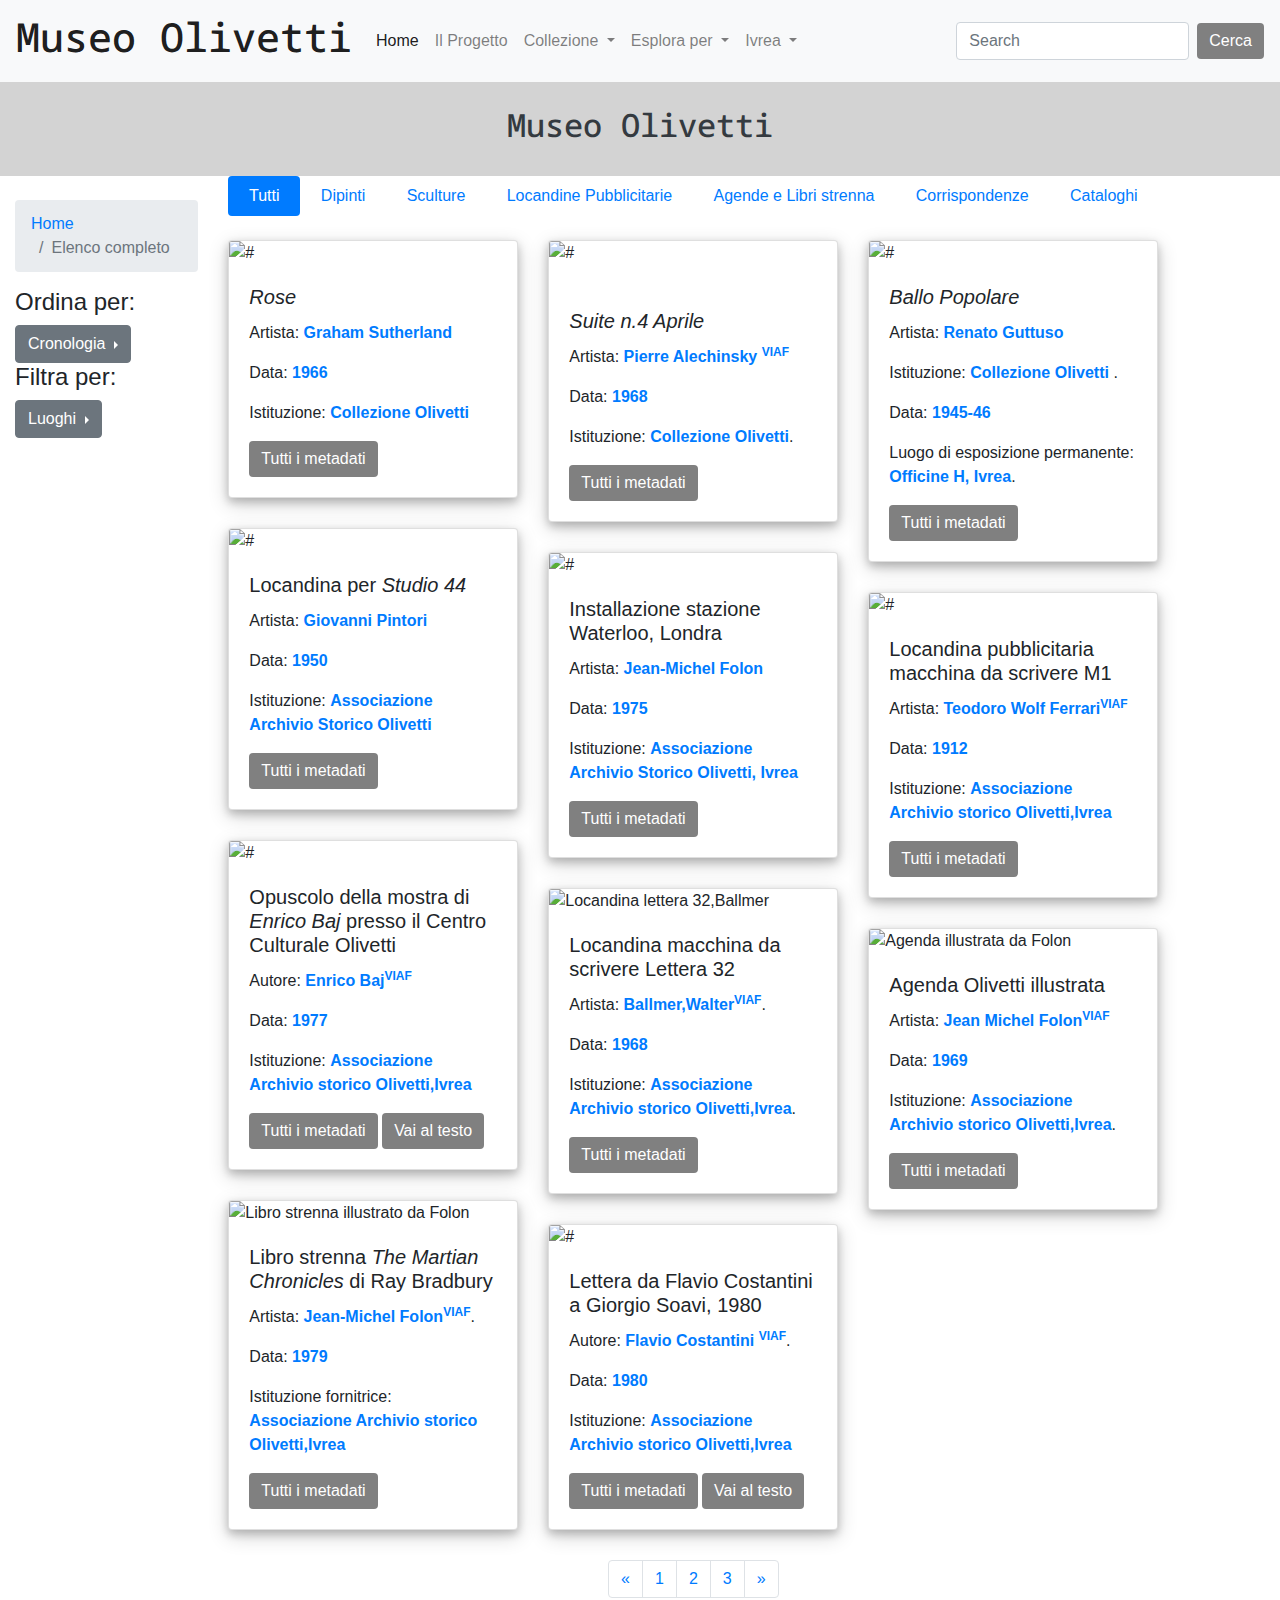
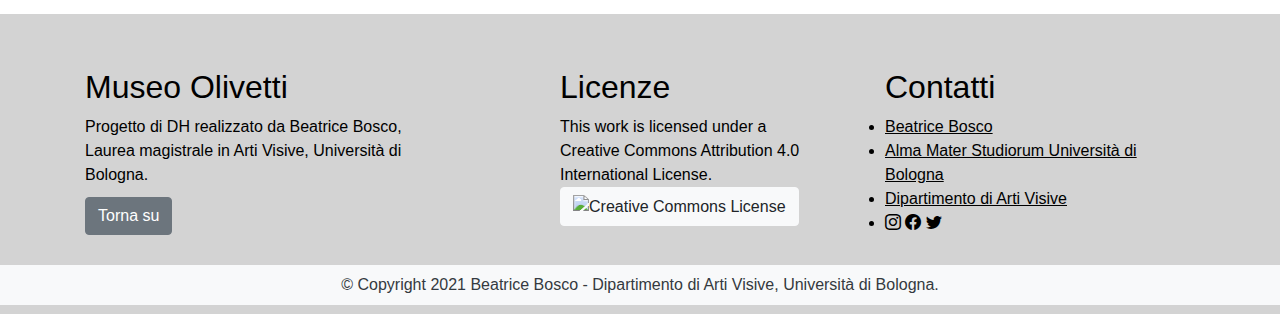
==== commit 05b1a9fb: "Add files via upload" ====
--- a/collezione/collezione.html
+++ b/collezione/collezione.html
@@ -348,7 +348,7 @@
 											<p class="card-text">Istituzione: <b><a
 													href="https://www.archiviostoricolivetti.it/"
 													
-													title="Sito web Archivio storico olivetti">Archivio storico Olivetti,Ivrea</a></b>.</p>
+													title="Sito web Archivio storico olivetti">Associazione Archivio storico Olivetti,Ivrea</a></b>.</p>
 											<a href="#" class="btn btn-primary">Tutti i metadati</a>
 										</div>
 									</div>
